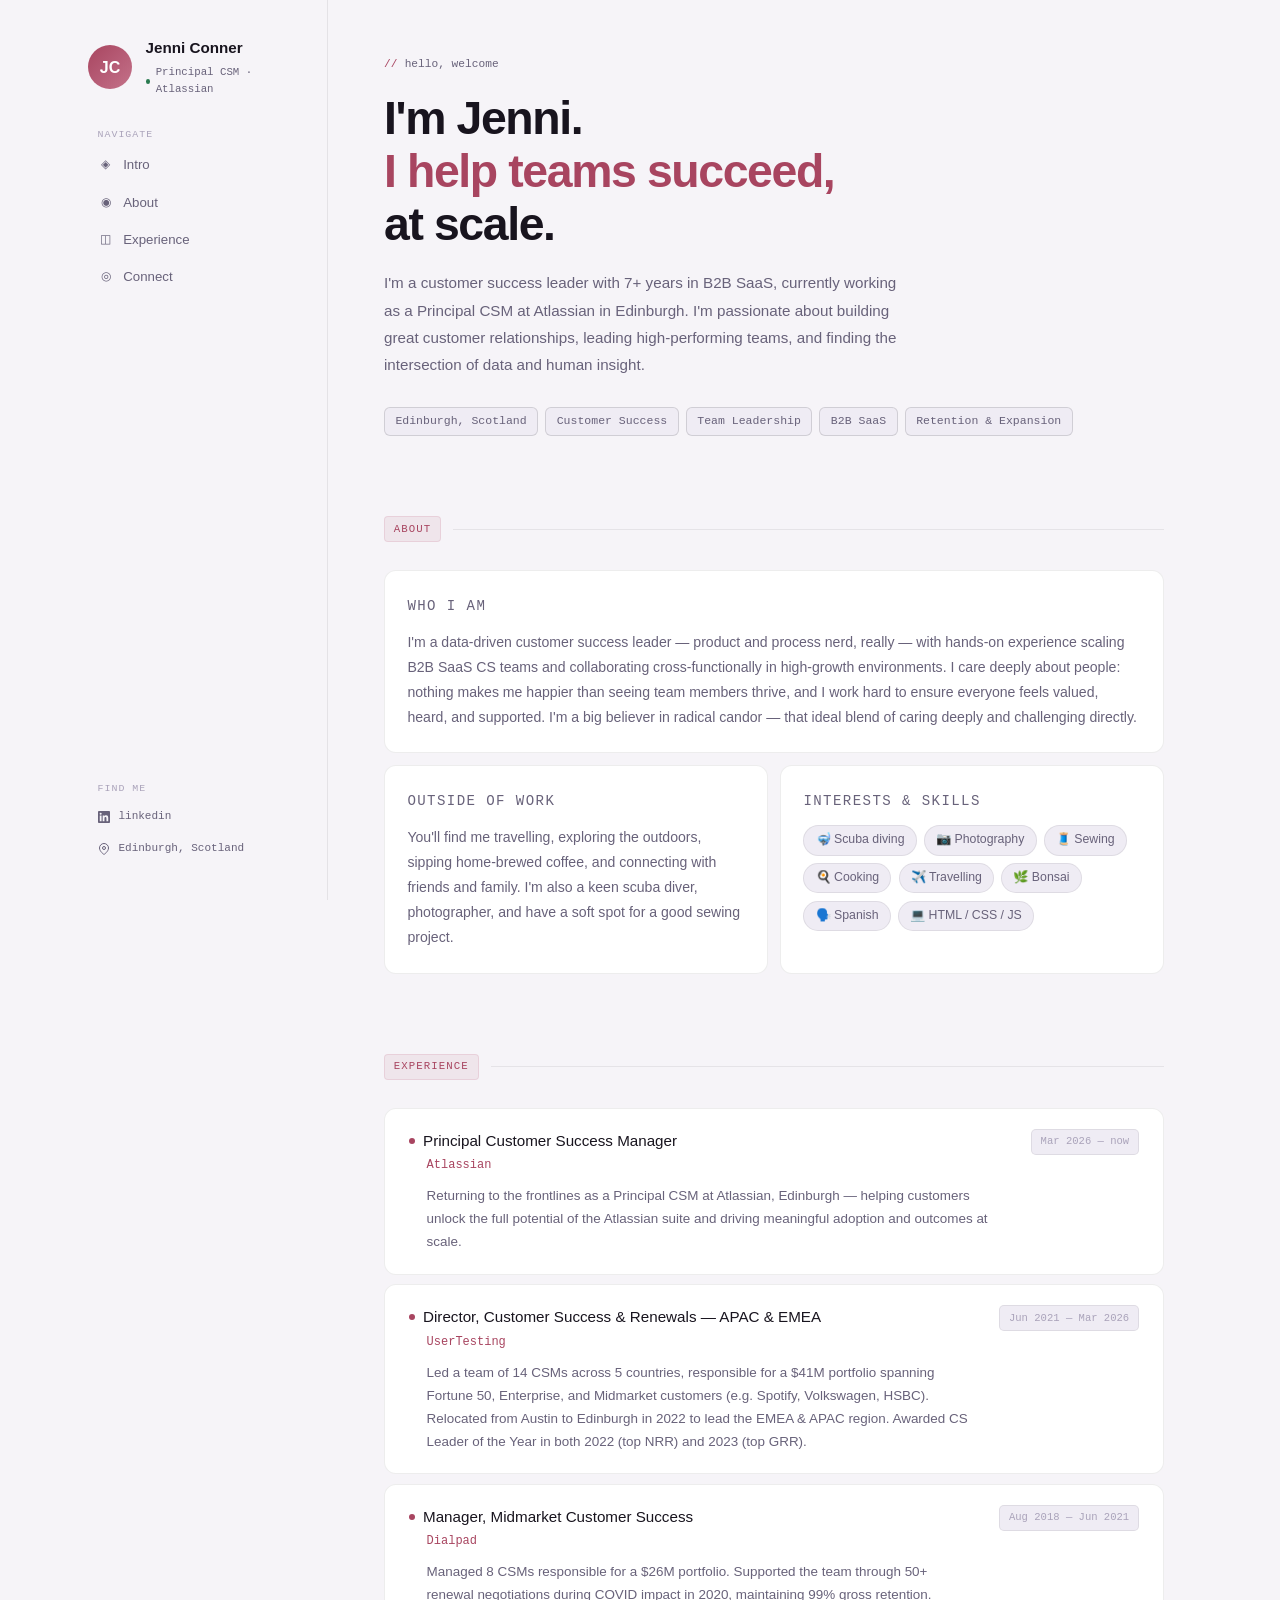
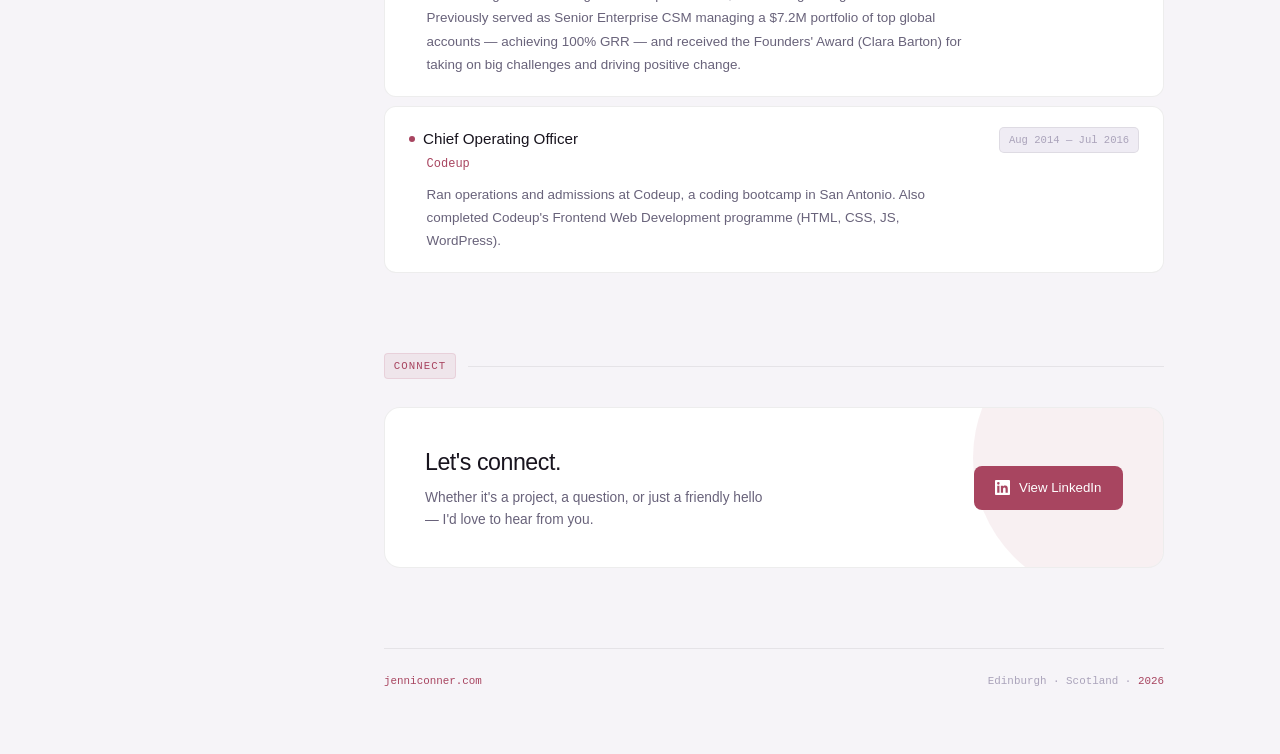
==== index.html @ a9680b1d "Initial commit" ====
<!DOCTYPE html>
<!-- saved from url=(0051)file:///Users/timothyaconner/Downloads/index_2.html -->
<html lang="en"><head><meta http-equiv="Content-Type" content="text/html; charset=UTF-8">
  
  <meta name="viewport" content="width=device-width, initial-scale=1.0">
  <title>Jenni Conner</title>
  <link rel="preconnect" href="https://fonts.googleapis.com/">
  <link rel="preconnect" href="https://fonts.gstatic.com/" crossorigin="">
  <link href="./index_files/css2" rel="stylesheet">
  <style>
    *, *::before, *::after { box-sizing: border-box; margin: 0; padding: 0; }

    :root {
      --bg:          #0D0D0F;
      --surface:     #131316;
      --surface-2:   #1A1A1E;
      --border:      rgba(255,255,255,0.07);
      --border-2:    rgba(255,255,255,0.13);
      --ink:         #F0EEF5;
      --muted:       #7A7885;
      --subtle:      #4A4855;
      --accent:      #C4728A;
      --accent-2:    #E8A0B4;
      --accent-glow: rgba(196,114,138,0.12);
      --green:       #6FCF97;
      --mono: 'Geist Mono', 'Courier New', monospace;
      --sans: 'Sora', sans-serif;
    }

    @media (prefers-color-scheme: light) {
      :root {
        --bg:          #F6F4F8;
        --surface:     #FFFFFF;
        --surface-2:   #EFECF4;
        --border:      rgba(0,0,0,0.07);
        --border-2:    rgba(0,0,0,0.13);
        --ink:         #18141E;
        --muted:       #68627A;
        --subtle:      #AAA3BA;
        --accent:      #A84560;
        --accent-2:    #C4728A;
        --accent-glow: rgba(168,69,96,0.08);
        --green:       #2A7A50;
      }
    }

    html { scroll-behavior: smooth; }
    body {
      background: var(--bg);
      color: var(--ink);
      font-family: var(--sans);
      font-weight: 300;
      line-height: 1.6;
      min-height: 100vh;
    }

    .layout {
      display: grid;
      grid-template-columns: 268px 1fr;
      min-height: 100vh;
      max-width: 1160px;
      margin: 0 auto;
    }

    /* SIDEBAR */
    aside {
      position: sticky;
      top: 0;
      height: 100vh;
      overflow-y: auto;
      padding: 2.25rem 1.75rem;
      border-right: 1px solid var(--border);
      display: flex;
      flex-direction: column;
      gap: 1.75rem;
    }

    .avatar-row { display: flex; align-items: center; gap: 0.85rem; }

    .avatar {
      width: 44px; height: 44px; border-radius: 50%;
      background: linear-gradient(135deg, var(--accent), var(--accent-2));
      display: flex; align-items: center; justify-content: center;
      font-weight: 600; font-size: 1rem; color: #fff; flex-shrink: 0;
    }

    .name { font-size: 0.95rem; font-weight: 600; color: var(--ink); }

    .status-badge {
      margin-top: 0.25rem; display: inline-flex; align-items: center; gap: 0.35rem;
      font-family: var(--mono); font-size: 0.67rem; color: var(--muted);
    }

    .status-dot {
      width: 5px; height: 5px; border-radius: 50%; background: var(--green);
      animation: blink 2.5s ease-in-out infinite;
    }

    .nav-group { display: flex; flex-direction: column; gap: 0.1rem; }

    .nav-label {
      font-family: var(--mono); font-size: 0.62rem; letter-spacing: 0.1em;
      text-transform: uppercase; color: var(--subtle); padding: 0 0.6rem; margin-bottom: 0.2rem;
    }

    .nav-group a {
      display: flex; align-items: center; gap: 0.6rem; padding: 0.45rem 0.6rem;
      border-radius: 7px; text-decoration: none; font-size: 0.83rem; color: var(--muted);
      transition: background 0.15s, color 0.15s;
    }

    .nav-group a .ico { font-size: 0.75rem; width: 1rem; text-align: center; }
    .nav-group a:hover, .nav-group a.active { background: var(--surface-2); color: var(--ink); }

    .sidebar-bottom { margin-top: auto; display: flex; flex-direction: column; gap: 0.1rem; }

    .aside-link {
      display: flex; align-items: center; gap: 0.55rem; text-decoration: none;
      font-family: var(--mono); font-size: 0.69rem; color: var(--muted);
      padding: 0.4rem 0.6rem; border-radius: 6px;
      transition: color 0.15s, background 0.15s;
    }

    .aside-link:hover { color: var(--accent-2); background: var(--surface-2); }

    /* MAIN */
    main { padding: 3rem 3.5rem 4rem; display: flex; flex-direction: column; gap: 5rem; }

    .sec-head { display: flex; align-items: center; gap: 0.75rem; margin-bottom: 1.75rem; }

    .sec-tag {
      font-family: var(--mono); font-size: 0.67rem; letter-spacing: 0.1em;
      text-transform: uppercase; color: var(--accent); background: var(--accent-glow);
      border: 1px solid rgba(196,114,138,0.18); border-radius: 4px; padding: 0.22rem 0.55rem;
    }

    .sec-line { flex: 1; height: 1px; background: var(--border); }

    h2 { font-size: 1.45rem; font-weight: 500; letter-spacing: -0.02em; }

    /* HERO */
    .hero { padding-top: 0.5rem; opacity: 0; animation: fadeUp 0.65s ease forwards 0.08s; }

    .hero-eyebrow {
      font-family: var(--mono); font-size: 0.7rem; color: var(--muted);
      margin-bottom: 1.1rem; display: flex; align-items: center; gap: 0.45rem;
    }
    .hero-eyebrow::before { content: '//'; color: var(--accent); }

    .hero h1 {
      font-size: clamp(2rem, 3.8vw, 2.9rem); font-weight: 600;
      letter-spacing: -0.03em; line-height: 1.15; margin-bottom: 1.1rem;
    }
    .hero h1 .hi   { color: var(--ink); }
    .hero h1 .verb { color: var(--accent); }

    .hero-desc {
      font-size: 0.95rem; color: var(--muted); max-width: 520px;
      line-height: 1.8; margin-bottom: 1.75rem;
    }

    .chip-row { display: flex; flex-wrap: wrap; gap: 0.45rem; }

    .chip {
      background: var(--surface-2); border: 1px solid var(--border-2);
      border-radius: 6px; padding: 0.28rem 0.65rem;
      font-family: var(--mono); font-size: 0.72rem; color: var(--muted);
      transition: border-color 0.2s, color 0.2s;
    }
    .chip:hover { border-color: var(--accent); color: var(--accent-2); }

    /* ABOUT */
    .about-grid { display: grid; grid-template-columns: 1fr 1fr; gap: 0.75rem; }

    .acard {
      background: var(--surface); border: 1px solid var(--border);
      border-radius: 12px; padding: 1.4rem; transition: border-color 0.2s;
    }
    .acard:hover { border-color: var(--border-2); }
    .acard.full  { grid-column: span 2; }

    .acard-label {
      font-family: var(--mono); font-size: 0.63rem; letter-spacing: 0.1em;
      text-transform: uppercase; color: var(--subtle); margin-bottom: 0.7rem;
    }
    .acard p { font-size: 0.88rem; color: var(--muted); line-height: 1.78; }

    .chips-wrap { display: flex; flex-wrap: wrap; gap: 0.45rem; }

    .int-chip {
      background: var(--surface-2); border: 1px solid var(--border);
      border-radius: 20px; padding: 0.28rem 0.7rem;
      font-size: 0.77rem; color: var(--muted);
    }

    /* EXPERIENCE */
    .jobs { display: flex; flex-direction: column; gap: 0.6rem; }

    .job {
      background: var(--surface);
      border: 1px solid var(--border);
      border-radius: 12px;
      padding: 1.25rem 1.5rem;
      display: flex;
      justify-content: space-between;
      align-items: flex-start;
      gap: 1.5rem;
      opacity: 0;
      transform: translateY(10px);
      transition: opacity 0.4s ease, transform 0.4s ease, border-color 0.2s;
    }
    .job.visible { opacity: 1; transform: translateY(0); }
    .job:hover   { border-color: var(--border-2); }

    .job-body { flex: 1; min-width: 0; }

    .jtitle {
      font-size: 0.95rem; font-weight: 500; color: var(--ink);
      margin-bottom: 0.2rem; display: flex; align-items: center; gap: 0.5rem;
    }
    .jtitle::before {
      content: ''; display: inline-block; width: 6px; height: 6px;
      border-radius: 50%; background: var(--accent); flex-shrink: 0;
    }

    .jcompany {
      font-family: var(--mono); font-size: 0.75rem; color: var(--accent);
      margin-bottom: 0.55rem; padding-left: 1.1rem;
    }

    .jdesc { font-size: 0.84rem; color: var(--muted); line-height: 1.72; padding-left: 1.1rem; }

    .jdate {
      font-family: var(--mono); font-size: 0.66rem; color: var(--subtle);
      background: var(--surface-2); border: 1px solid var(--border);
      border-radius: 5px; padding: 0.22rem 0.55rem; white-space: nowrap; flex-shrink: 0;
    }

    /* CONNECT */
    .connect-card {
      background: var(--surface); border: 1px solid var(--border); border-radius: 16px;
      padding: 2.25rem 2.5rem; display: flex; align-items: center;
      justify-content: space-between; gap: 2rem; position: relative; overflow: hidden;
    }
    .connect-card::after {
      content: ''; position: absolute; top: -90px; right: -90px;
      width: 280px; height: 280px; border-radius: 50%;
      background: var(--accent-glow); pointer-events: none;
    }
    .connect-card h2 { margin-bottom: 0.35rem; }
    .connect-card p  { font-size: 0.86rem; color: var(--muted); max-width: 340px; }

    .li-btn {
      display: inline-flex; align-items: center; gap: 0.55rem;
      background: var(--accent); color: #fff; padding: 0.7rem 1.35rem;
      border-radius: 8px; text-decoration: none; font-size: 0.83rem; font-weight: 500;
      white-space: nowrap; flex-shrink: 0; position: relative; z-index: 1;
      transition: opacity 0.2s, transform 0.2s;
    }
    .li-btn:hover { opacity: 0.85; transform: translateY(-1px); }

    /* FOOTER */
    footer {
      border-top: 1px solid var(--border); padding-top: 1.5rem;
      font-family: var(--mono); font-size: 0.68rem; color: var(--subtle);
      display: flex; justify-content: space-between;
    }
    footer em { color: var(--accent); font-style: normal; }

    @keyframes fadeUp {
      from { opacity: 0; transform: translateY(14px); }
      to   { opacity: 1; transform: translateY(0); }
    }
    @keyframes blink {
      0%, 100% { opacity: 1; }
      50%       { opacity: 0.35; }
    }

    /* RESPONSIVE */
    @media (max-width: 820px) {
      .layout { grid-template-columns: 1fr; }
      aside {
        position: static; height: auto; flex-direction: row; flex-wrap: wrap;
        align-items: center; justify-content: space-between;
        padding: 1rem 1.5rem; border-right: none; border-bottom: 1px solid var(--border); gap: 0.75rem;
      }
      .sidebar-bottom { display: none; }
      .nav-group { flex-direction: row; }
      .nav-label { display: none; }
      main { padding: 2rem 1.5rem 3rem; gap: 3.5rem; }
      .about-grid { grid-template-columns: 1fr; }
      .acard.full { grid-column: span 1; }
      .connect-card { flex-direction: column; align-items: flex-start; }
      .job { flex-direction: column; }
      .jdate { align-self: flex-start; }
    }
  </style>
</head>
<body>
<div class="layout">

  <aside>
    <div class="avatar-row">
      <div class="avatar">JC</div>
      <div>
        <div class="name">Jenni Conner</div>
        <div class="status-badge"><span class="status-dot"></span>Principal CSM · Atlassian</div>
      </div>
    </div>

    <div class="nav-group">
      <p class="nav-label">Navigate</p>
      <a href="file:///Users/timothyaconner/Downloads/index_2.html#intro" class="active"><span class="ico">◈</span>Intro</a>
      <a href="file:///Users/timothyaconner/Downloads/index_2.html#about"><span class="ico">◉</span>About</a>
      <a href="file:///Users/timothyaconner/Downloads/index_2.html#experience"><span class="ico">◫</span>Experience</a>
      <a href="file:///Users/timothyaconner/Downloads/index_2.html#connect"><span class="ico">◎</span>Connect</a>
    </div>

    <div class="sidebar-bottom">
      <p class="nav-label">Find me</p>
      <a href="https://linkedin.com/in/jenni-conner" target="_blank" rel="noopener" class="aside-link">
        <svg width="12" height="12" viewBox="0 0 24 24" fill="currentColor"><path d="M20.447 20.452h-3.554v-5.569c0-1.328-.027-3.037-1.852-3.037-1.853 0-2.136 1.445-2.136 2.939v5.667H9.351V9h3.414v1.561h.046c.477-.9 1.637-1.85 3.37-1.85 3.601 0 4.267 2.37 4.267 5.455v6.286zM5.337 7.433a2.062 2.062 0 01-2.063-2.065 2.064 2.064 0 112.063 2.065zm1.782 13.019H3.555V9h3.564v11.452zM22.225 0H1.771C.792 0 0 .774 0 1.729v20.542C0 23.227.792 24 1.771 24h20.451C23.2 24 24 23.227 24 22.271V1.729C24 .774 23.2 0 22.222 0h.003z"></path></svg>
        linkedin
      </a>
      <a href="file:///Users/timothyaconner/Downloads/index_2.html#" class="aside-link">
        <svg width="12" height="12" viewBox="0 0 24 24" fill="none" stroke="currentColor" stroke-width="2"><path d="M21 10c0 7-9 13-9 13s-9-6-9-13a9 9 0 0 1 18 0z"></path><circle cx="12" cy="10" r="3"></circle></svg>
        Edinburgh, Scotland
      </a>
    </div>
  </aside>

  <main>

    <!-- HERO -->
    <section id="intro" class="hero">
      <p class="hero-eyebrow">hello, welcome</p>
      <h1>
        <span class="hi">I'm Jenni.</span><br>
        <span class="verb">I help teams succeed,</span><br>
        at scale.
      </h1>
      <p class="hero-desc">
        I'm a customer success leader with 7+ years in B2B SaaS, currently working as a Principal CSM at Atlassian in Edinburgh. I'm passionate about building great customer relationships, leading high-performing teams, and finding the intersection of data and human insight.
      </p>
      <div class="chip-row">
        <span class="chip">Edinburgh, Scotland</span>
        <span class="chip">Customer Success</span>
        <span class="chip">Team Leadership</span>
        <span class="chip">B2B SaaS</span>
        <span class="chip">Retention &amp; Expansion</span>
      </div>
    </section>

    <!-- ABOUT -->
    <section id="about">
      <div class="sec-head"><span class="sec-tag">about</span><div class="sec-line"></div></div>
      <div class="about-grid">
        <div class="acard full">
          <p class="acard-label">Who I am</p>
          <p>I'm a data-driven customer success leader — product and process nerd, really — with hands-on experience scaling B2B SaaS CS teams and collaborating cross-functionally in high-growth environments. I care deeply about people: nothing makes me happier than seeing team members thrive, and I work hard to ensure everyone feels valued, heard, and supported. I'm a big believer in radical candor — that ideal blend of caring deeply and challenging directly.</p>
        </div>
        <div class="acard">
          <p class="acard-label">Outside of work</p>
          <p>You'll find me travelling, exploring the outdoors, sipping home-brewed coffee, and connecting with friends and family. I'm also a keen scuba diver, photographer, and have a soft spot for a good sewing project.</p>
        </div>
        <div class="acard">
          <p class="acard-label">Interests &amp; skills</p>
          <div class="chips-wrap">
            <span class="int-chip">🤿 Scuba diving</span>
            <span class="int-chip">📷 Photography</span>
            <span class="int-chip">🧵 Sewing</span>
            <span class="int-chip">🍳 Cooking</span>
            <span class="int-chip">✈️ Travelling</span>
            <span class="int-chip">🌿 Bonsai</span>
            <span class="int-chip">🗣️ Spanish</span>
            <span class="int-chip">💻 HTML / CSS / JS</span>
          </div>
        </div>
      </div>
    </section>

    <!-- EXPERIENCE -->
    <section id="experience">
      <div class="sec-head"><span class="sec-tag">experience</span><div class="sec-line"></div></div>
      <div class="jobs">

        <div class="job">
          <div class="job-body">
            <div class="jtitle">Principal Customer Success Manager</div>
            <div class="jcompany">Atlassian</div>
            <p class="jdesc">Returning to the frontlines as a Principal CSM at Atlassian, Edinburgh — helping customers unlock the full potential of the Atlassian suite and driving meaningful adoption and outcomes at scale.</p>
          </div>
          <div class="jdate">Mar 2026 — now</div>
        </div>

        <div class="job">
          <div class="job-body">
            <div class="jtitle">Director, Customer Success &amp; Renewals — APAC &amp; EMEA</div>
            <div class="jcompany">UserTesting</div>
            <p class="jdesc">Led a team of 14 CSMs across 5 countries, responsible for a $41M portfolio spanning Fortune 50, Enterprise, and Midmarket customers (e.g. Spotify, Volkswagen, HSBC). Relocated from Austin to Edinburgh in 2022 to lead the EMEA &amp; APAC region. Awarded CS Leader of the Year in both 2022 (top NRR) and 2023 (top GRR).</p>
          </div>
          <div class="jdate">Jun 2021 — Mar 2026</div>
        </div>

        <div class="job">
          <div class="job-body">
            <div class="jtitle">Manager, Midmarket Customer Success</div>
            <div class="jcompany">Dialpad</div>
            <p class="jdesc">Managed 8 CSMs responsible for a $26M portfolio. Supported the team through 50+ renewal negotiations during COVID impact in 2020, maintaining 99% gross retention. Previously served as Senior Enterprise CSM managing a $7.2M portfolio of top global accounts — achieving 100% GRR — and received the Founders' Award (Clara Barton) for taking on big challenges and driving positive change.</p>
          </div>
          <div class="jdate">Aug 2018 — Jun 2021</div>
        </div>

        <div class="job">
          <div class="job-body">
            <div class="jtitle">Chief Operating Officer</div>
            <div class="jcompany">Codeup</div>
            <p class="jdesc">Ran operations and admissions at Codeup, a coding bootcamp in San Antonio. Also completed Codeup's Frontend Web Development programme (HTML, CSS, JS, WordPress).</p>
          </div>
          <div class="jdate">Aug 2014 — Jul 2016</div>
        </div>

      </div>
    </section>

    <!-- CONNECT -->
    <section id="connect">
      <div class="sec-head"><span class="sec-tag">connect</span><div class="sec-line"></div></div>
      <div class="connect-card">
        <div>
          <h2>Let's connect.</h2>
          <p>Whether it's a project, a question, or just a friendly hello — I'd love to hear from you.</p>
        </div>
        <a href="https://linkedin.com/in/jenni-conner" target="_blank" rel="noopener" class="li-btn">
          <svg width="15" height="15" viewBox="0 0 24 24" fill="currentColor"><path d="M20.447 20.452h-3.554v-5.569c0-1.328-.027-3.037-1.852-3.037-1.853 0-2.136 1.445-2.136 2.939v5.667H9.351V9h3.414v1.561h.046c.477-.9 1.637-1.85 3.37-1.85 3.601 0 4.267 2.37 4.267 5.455v6.286zM5.337 7.433a2.062 2.062 0 01-2.063-2.065 2.064 2.064 0 112.063 2.065zm1.782 13.019H3.555V9h3.564v11.452zM22.225 0H1.771C.792 0 0 .774 0 1.729v20.542C0 23.227.792 24 1.771 24h20.451C23.2 24 24 23.227 24 22.271V1.729C24 .774 23.2 0 22.222 0h.003z"></path></svg>
          View LinkedIn
        </a>
      </div>
    </section>

    <footer>
      <em>jenniconner.com</em>
      <span>Edinburgh · Scotland · <em>2026</em></span>
    </footer>

  </main>
</div>

<script>
  const jobs = document.querySelectorAll('.job');
  const jobObs = new IntersectionObserver(
    entries => entries.forEach(e => { if (e.isIntersecting) e.target.classList.add('visible'); }),
    { threshold: 0.1 }
  );
  jobs.forEach(j => jobObs.observe(j));

  const sections = document.querySelectorAll('section[id]');
  const links    = document.querySelectorAll('.nav-group a');
  const navObs   = new IntersectionObserver(entries => {
    entries.forEach(e => {
      if (e.isIntersecting) {
        links.forEach(l => l.classList.remove('active'));
        const a = document.querySelector('.nav-group a[href="#' + e.target.id + '"]');
        if (a) a.classList.add('active');
      }
    });
  }, { rootMargin: '-40% 0px -55% 0px' });
  sections.forEach(s => navObs.observe(s));
</script>


</body></html>
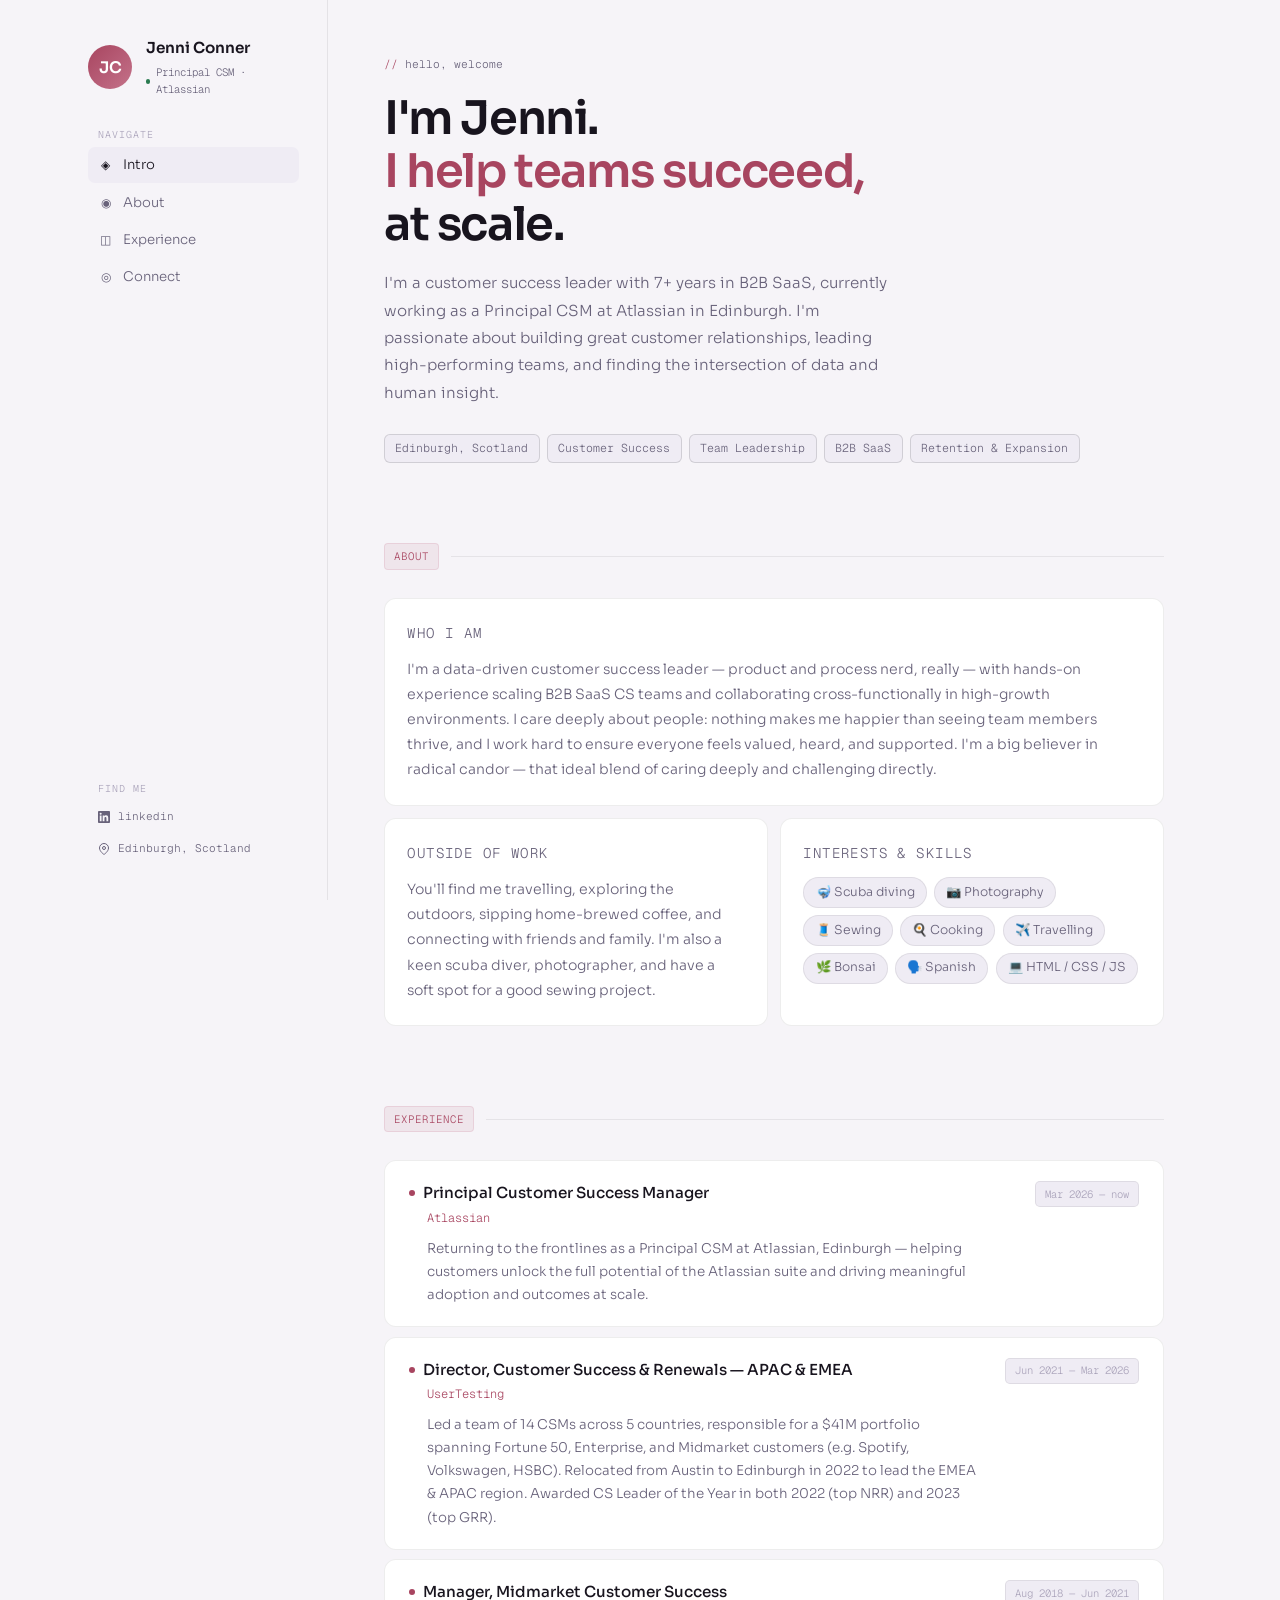
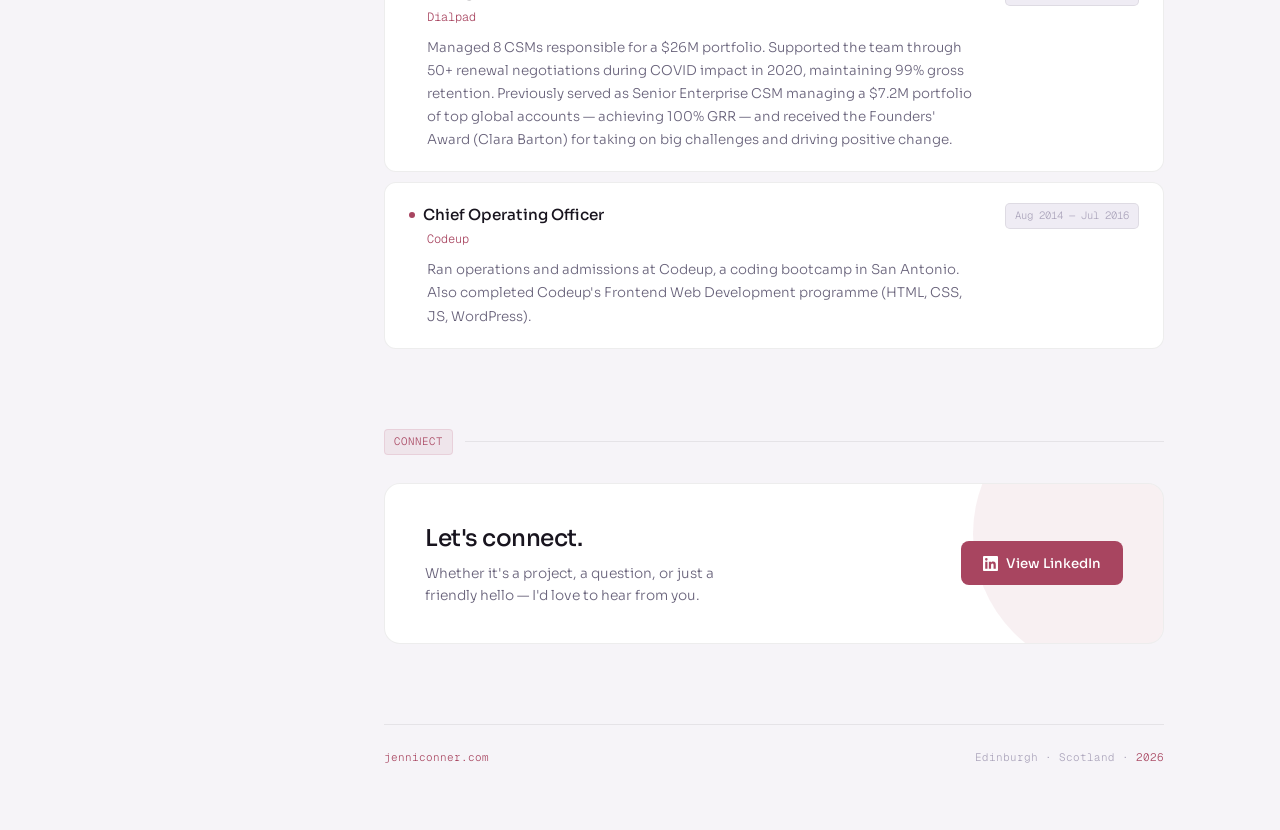
==== commit eff1e1a9: "Fix fonts and nav links" ====
--- a/index.html
+++ b/index.html
@@ -1,12 +1,12 @@
 <!DOCTYPE html>
-<!-- saved from url=(0051)file:///Users/timothyaconner/Downloads/index_2.html -->
-<html lang="en"><head><meta http-equiv="Content-Type" content="text/html; charset=UTF-8">
-  
+<html lang="en">
+<head>
+  <meta charset="UTF-8">
   <meta name="viewport" content="width=device-width, initial-scale=1.0">
   <title>Jenni Conner</title>
-  <link rel="preconnect" href="https://fonts.googleapis.com/">
-  <link rel="preconnect" href="https://fonts.gstatic.com/" crossorigin="">
-  <link href="./index_files/css2" rel="stylesheet">
+  <link rel="preconnect" href="https://fonts.googleapis.com">
+  <link rel="preconnect" href="https://fonts.gstatic.com" crossorigin>
+  <link href="https://fonts.googleapis.com/css2?family=Geist+Mono:wght@400;500&family=Sora:wght@300;400;500;600&display=swap" rel="stylesheet">
   <style>
     *, *::before, *::after { box-sizing: border-box; margin: 0; padding: 0; }
 
@@ -62,7 +62,6 @@
       margin: 0 auto;
     }
 
-    /* SIDEBAR */
     aside {
       position: sticky;
       top: 0;
@@ -123,7 +122,6 @@
 
     .aside-link:hover { color: var(--accent-2); background: var(--surface-2); }
 
-    /* MAIN */
     main { padding: 3rem 3.5rem 4rem; display: flex; flex-direction: column; gap: 5rem; }
 
     .sec-head { display: flex; align-items: center; gap: 0.75rem; margin-bottom: 1.75rem; }
@@ -138,7 +136,6 @@
 
     h2 { font-size: 1.45rem; font-weight: 500; letter-spacing: -0.02em; }
 
-    /* HERO */
     .hero { padding-top: 0.5rem; opacity: 0; animation: fadeUp 0.65s ease forwards 0.08s; }
 
     .hero-eyebrow {
@@ -169,7 +166,6 @@
     }
     .chip:hover { border-color: var(--accent); color: var(--accent-2); }
 
-    /* ABOUT */
     .about-grid { display: grid; grid-template-columns: 1fr 1fr; gap: 0.75rem; }
 
     .acard {
@@ -193,7 +189,6 @@
       font-size: 0.77rem; color: var(--muted);
     }
 
-    /* EXPERIENCE */
     .jobs { display: flex; flex-direction: column; gap: 0.6rem; }
 
     .job {
@@ -236,7 +231,6 @@
       border-radius: 5px; padding: 0.22rem 0.55rem; white-space: nowrap; flex-shrink: 0;
     }
 
-    /* CONNECT */
     .connect-card {
       background: var(--surface); border: 1px solid var(--border); border-radius: 16px;
       padding: 2.25rem 2.5rem; display: flex; align-items: center;
@@ -259,7 +253,6 @@
     }
     .li-btn:hover { opacity: 0.85; transform: translateY(-1px); }
 
-    /* FOOTER */
     footer {
       border-top: 1px solid var(--border); padding-top: 1.5rem;
       font-family: var(--mono); font-size: 0.68rem; color: var(--subtle);
@@ -276,7 +269,6 @@
       50%       { opacity: 0.35; }
     }
 
-    /* RESPONSIVE */
     @media (max-width: 820px) {
       .layout { grid-template-columns: 1fr; }
       aside {
@@ -310,20 +302,20 @@
 
     <div class="nav-group">
       <p class="nav-label">Navigate</p>
-      <a href="file:///Users/timothyaconner/Downloads/index_2.html#intro" class="active"><span class="ico">◈</span>Intro</a>
-      <a href="file:///Users/timothyaconner/Downloads/index_2.html#about"><span class="ico">◉</span>About</a>
-      <a href="file:///Users/timothyaconner/Downloads/index_2.html#experience"><span class="ico">◫</span>Experience</a>
-      <a href="file:///Users/timothyaconner/Downloads/index_2.html#connect"><span class="ico">◎</span>Connect</a>
+      <a href="#intro" class="active"><span class="ico">◈</span>Intro</a>
+      <a href="#about"><span class="ico">◉</span>About</a>
+      <a href="#experience"><span class="ico">◫</span>Experience</a>
+      <a href="#connect"><span class="ico">◎</span>Connect</a>
     </div>
 
     <div class="sidebar-bottom">
       <p class="nav-label">Find me</p>
       <a href="https://linkedin.com/in/jenni-conner" target="_blank" rel="noopener" class="aside-link">
-        <svg width="12" height="12" viewBox="0 0 24 24" fill="currentColor"><path d="M20.447 20.452h-3.554v-5.569c0-1.328-.027-3.037-1.852-3.037-1.853 0-2.136 1.445-2.136 2.939v5.667H9.351V9h3.414v1.561h.046c.477-.9 1.637-1.85 3.37-1.85 3.601 0 4.267 2.37 4.267 5.455v6.286zM5.337 7.433a2.062 2.062 0 01-2.063-2.065 2.064 2.064 0 112.063 2.065zm1.782 13.019H3.555V9h3.564v11.452zM22.225 0H1.771C.792 0 0 .774 0 1.729v20.542C0 23.227.792 24 1.771 24h20.451C23.2 24 24 23.227 24 22.271V1.729C24 .774 23.2 0 22.222 0h.003z"></path></svg>
+        <svg width="12" height="12" viewBox="0 0 24 24" fill="currentColor"><path d="M20.447 20.452h-3.554v-5.569c0-1.328-.027-3.037-1.852-3.037-1.853 0-2.136 1.445-2.136 2.939v5.667H9.351V9h3.414v1.561h.046c.477-.9 1.637-1.85 3.37-1.85 3.601 0 4.267 2.37 4.267 5.455v6.286zM5.337 7.433a2.062 2.062 0 01-2.063-2.065 2.064 2.064 0 112.063 2.065zm1.782 13.019H3.555V9h3.564v11.452zM22.225 0H1.771C.792 0 0 .774 0 1.729v20.542C0 23.227.792 24 1.771 24h20.451C23.2 24 24 23.227 24 22.271V1.729C24 .774 23.2 0 22.222 0h.003z"/></svg>
         linkedin
       </a>
-      <a href="file:///Users/timothyaconner/Downloads/index_2.html#" class="aside-link">
-        <svg width="12" height="12" viewBox="0 0 24 24" fill="none" stroke="currentColor" stroke-width="2"><path d="M21 10c0 7-9 13-9 13s-9-6-9-13a9 9 0 0 1 18 0z"></path><circle cx="12" cy="10" r="3"></circle></svg>
+      <a href="#" class="aside-link">
+        <svg width="12" height="12" viewBox="0 0 24 24" fill="none" stroke="currentColor" stroke-width="2"><path d="M21 10c0 7-9 13-9 13s-9-6-9-13a9 9 0 0 1 18 0z"/><circle cx="12" cy="10" r="3"/></svg>
         Edinburgh, Scotland
       </a>
     </div>
@@ -331,7 +323,6 @@
 
   <main>
 
-    <!-- HERO -->
     <section id="intro" class="hero">
       <p class="hero-eyebrow">hello, welcome</p>
       <h1>
@@ -351,7 +342,6 @@
       </div>
     </section>
 
-    <!-- ABOUT -->
     <section id="about">
       <div class="sec-head"><span class="sec-tag">about</span><div class="sec-line"></div></div>
       <div class="about-grid">
@@ -379,7 +369,6 @@
       </div>
     </section>
 
-    <!-- EXPERIENCE -->
     <section id="experience">
       <div class="sec-head"><span class="sec-tag">experience</span><div class="sec-line"></div></div>
       <div class="jobs">
@@ -423,7 +412,6 @@
       </div>
     </section>
 
-    <!-- CONNECT -->
     <section id="connect">
       <div class="sec-head"><span class="sec-tag">connect</span><div class="sec-line"></div></div>
       <div class="connect-card">
@@ -432,7 +420,7 @@
           <p>Whether it's a project, a question, or just a friendly hello — I'd love to hear from you.</p>
         </div>
         <a href="https://linkedin.com/in/jenni-conner" target="_blank" rel="noopener" class="li-btn">
-          <svg width="15" height="15" viewBox="0 0 24 24" fill="currentColor"><path d="M20.447 20.452h-3.554v-5.569c0-1.328-.027-3.037-1.852-3.037-1.853 0-2.136 1.445-2.136 2.939v5.667H9.351V9h3.414v1.561h.046c.477-.9 1.637-1.85 3.37-1.85 3.601 0 4.267 2.37 4.267 5.455v6.286zM5.337 7.433a2.062 2.062 0 01-2.063-2.065 2.064 2.064 0 112.063 2.065zm1.782 13.019H3.555V9h3.564v11.452zM22.225 0H1.771C.792 0 0 .774 0 1.729v20.542C0 23.227.792 24 1.771 24h20.451C23.2 24 24 23.227 24 22.271V1.729C24 .774 23.2 0 22.222 0h.003z"></path></svg>
+          <svg width="15" height="15" viewBox="0 0 24 24" fill="currentColor"><path d="M20.447 20.452h-3.554v-5.569c0-1.328-.027-3.037-1.852-3.037-1.853 0-2.136 1.445-2.136 2.939v5.667H9.351V9h3.414v1.561h.046c.477-.9 1.637-1.85 3.37-1.85 3.601 0 4.267 2.37 4.267 5.455v6.286zM5.337 7.433a2.062 2.062 0 01-2.063-2.065 2.064 2.064 0 112.063 2.065zm1.782 13.019H3.555V9h3.564v11.452zM22.225 0H1.771C.792 0 0 .774 0 1.729v20.542C0 23.227.792 24 1.771 24h20.451C23.2 24 24 23.227 24 22.271V1.729C24 .774 23.2 0 22.222 0h.003z"/></svg>
           View LinkedIn
         </a>
       </div>
@@ -467,6 +455,5 @@
   }, { rootMargin: '-40% 0px -55% 0px' });
   sections.forEach(s => navObs.observe(s));
 </script>
-
-
-</body></html>+</body>
+</html>
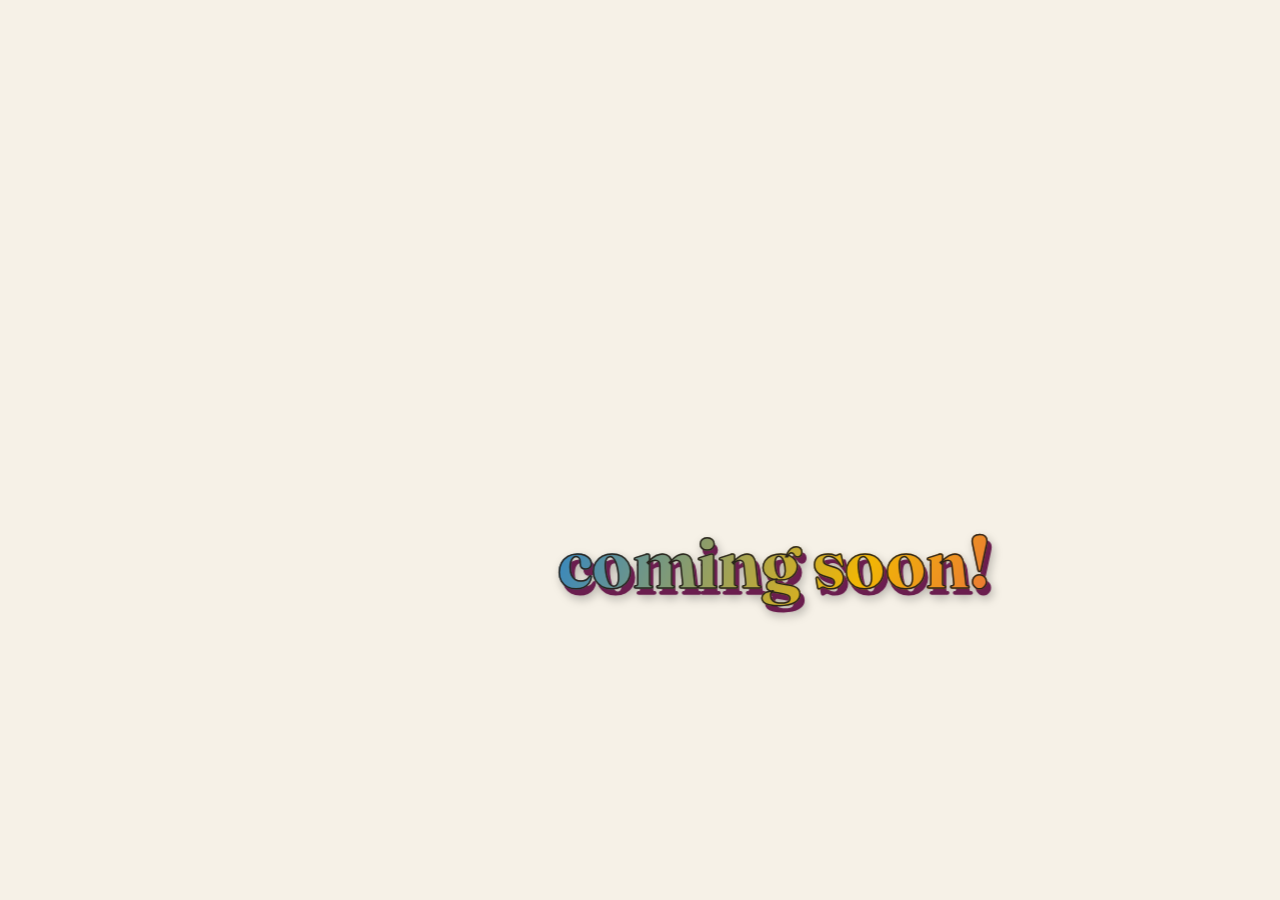
==== commit 9b605307: "overwriting old index.html with placeholder" ====
--- a/index.html
+++ b/index.html
@@ -1,459 +1,196 @@
 <!DOCTYPE html>
 <html lang="en">
 <head>
-  <meta charset="UTF-8">
-  <meta name="viewport" content="width=device-width, initial-scale=1.0">
-  <title>Jenni Conner</title>
-  <link rel="preconnect" href="https://fonts.googleapis.com">
-  <link rel="preconnect" href="https://fonts.gstatic.com" crossorigin>
-  <link href="https://fonts.googleapis.com/css2?family=Geist+Mono:wght@400;500&family=Sora:wght@300;400;500;600&display=swap" rel="stylesheet">
-  <style>
-    *, *::before, *::after { box-sizing: border-box; margin: 0; padding: 0; }
+<meta charset="UTF-8">
+<meta name="viewport" content="width=device-width, initial-scale=1.0">
+<meta name="color-scheme" content="light dark">
+<link rel="icon" href="data:image/svg+xml,<svg xmlns='http://www.w3.org/2000/svg' viewBox='0 0 100 100'><text y='.9em' font-size='90'>⏰</text></svg>">
+<title>Jenni Conner</title>
+<style>
+  @import url('https://fonts.googleapis.com/css2?family=Fraunces:ital,opsz,wght@0,9..144,300..700&display=swap');
 
+  :root {
+    --bg: #f6f1e7;
+    --stroke: #26201a;
+    --c1: #e0217a; /* fuchsia */
+    --c2: #f2b705; /* golden yellow */
+    --c3: #2f86c9; /* cerulean */
+    --depth: #6b1e4f;
+  }
+
+  @media (prefers-color-scheme: dark) {
     :root {
-      --bg:          #0D0D0F;
-      --surface:     #131316;
-      --surface-2:   #1A1A1E;
-      --border:      rgba(255,255,255,0.07);
-      --border-2:    rgba(255,255,255,0.13);
-      --ink:         #F0EEF5;
-      --muted:       #7A7885;
-      --subtle:      #4A4855;
-      --accent:      #C4728A;
-      --accent-2:    #E8A0B4;
-      --accent-glow: rgba(196,114,138,0.12);
-      --green:       #6FCF97;
-      --mono: 'Geist Mono', 'Courier New', monospace;
-      --sans: 'Sora', sans-serif;
+      --bg: #1c1812;
+      --stroke: #f1e9da;
+      --c1: #f04d97;
+      --c2: #ffce3a;
+      --c3: #4ea3e0;
+      --depth: #8a3468;
     }
+  }
 
-    @media (prefers-color-scheme: light) {
-      :root {
-        --bg:          #F6F4F8;
-        --surface:     #FFFFFF;
-        --surface-2:   #EFECF4;
-        --border:      rgba(0,0,0,0.07);
-        --border-2:    rgba(0,0,0,0.13);
-        --ink:         #18141E;
-        --muted:       #68627A;
-        --subtle:      #AAA3BA;
-        --accent:      #A84560;
-        --accent-2:    #C4728A;
-        --accent-glow: rgba(168,69,96,0.08);
-        --green:       #2A7A50;
-      }
+  * { box-sizing: border-box; }
+
+  html, body {
+    height: 100%;
+    margin: 0;
+  }
+
+  body {
+    background: var(--bg);
+    overflow: hidden;
+    cursor: default;
+  }
+
+  #dvd {
+    position: fixed;
+    top: 0;
+    left: 0;
+    margin: 0;
+    padding: 0;
+    white-space: nowrap;
+    font-family: 'Fraunces', serif;
+    font-optical-sizing: auto;
+    font-weight: 700;
+    font-size: clamp(2rem, 7vw, 4.5rem);
+    letter-spacing: -0.01em;
+    will-change: transform;
+    filter: drop-shadow(2px 4px 5px rgba(0, 0, 0, 0.25));
+  }
+
+  /* Solid offset back copy — a single clean duplicate behind the text,
+     the way classic WordArt built its 3D look. */
+  #dvd::before {
+    content: attr(data-text);
+    position: absolute;
+    top: 0.09em;
+    left: 0.05em;
+    z-index: 0;
+    color: var(--depth);
+    -webkit-text-stroke: 1.5px var(--depth);
+  }
+
+  #dvd .front {
+    position: relative;
+    z-index: 1;
+    background-image: linear-gradient(115deg, var(--grad-a, var(--c1)) 0%, var(--grad-b, var(--c2)) 50%, var(--grad-c, var(--c3)) 100%);
+    background-size: 140% 140%;
+    -webkit-background-clip: text;
+    background-clip: text;
+    color: transparent;
+    -webkit-text-stroke: 1.5px var(--stroke);
+    paint-order: stroke fill;
+  }
+
+  @media (prefers-reduced-motion: reduce) {
+    #dvd {
+      position: relative;
+      display: block;
+      text-align: center;
+      margin-top: 42vh;
     }
-
-    html { scroll-behavior: smooth; }
-    body {
-      background: var(--bg);
-      color: var(--ink);
-      font-family: var(--sans);
-      font-weight: 300;
-      line-height: 1.6;
-      min-height: 100vh;
-    }
-
-    .layout {
-      display: grid;
-      grid-template-columns: 268px 1fr;
-      min-height: 100vh;
-      max-width: 1160px;
-      margin: 0 auto;
-    }
-
-    aside {
-      position: sticky;
-      top: 0;
-      height: 100vh;
-      overflow-y: auto;
-      padding: 2.25rem 1.75rem;
-      border-right: 1px solid var(--border);
-      display: flex;
-      flex-direction: column;
-      gap: 1.75rem;
-    }
-
-    .avatar-row { display: flex; align-items: center; gap: 0.85rem; }
-
-    .avatar {
-      width: 44px; height: 44px; border-radius: 50%;
-      background: linear-gradient(135deg, var(--accent), var(--accent-2));
-      display: flex; align-items: center; justify-content: center;
-      font-weight: 600; font-size: 1rem; color: #fff; flex-shrink: 0;
-    }
-
-    .name { font-size: 0.95rem; font-weight: 600; color: var(--ink); }
-
-    .status-badge {
-      margin-top: 0.25rem; display: inline-flex; align-items: center; gap: 0.35rem;
-      font-family: var(--mono); font-size: 0.67rem; color: var(--muted);
-    }
-
-    .status-dot {
-      width: 5px; height: 5px; border-radius: 50%; background: var(--green);
-      animation: blink 2.5s ease-in-out infinite;
-    }
-
-    .nav-group { display: flex; flex-direction: column; gap: 0.1rem; }
-
-    .nav-label {
-      font-family: var(--mono); font-size: 0.62rem; letter-spacing: 0.1em;
-      text-transform: uppercase; color: var(--subtle); padding: 0 0.6rem; margin-bottom: 0.2rem;
-    }
-
-    .nav-group a {
-      display: flex; align-items: center; gap: 0.6rem; padding: 0.45rem 0.6rem;
-      border-radius: 7px; text-decoration: none; font-size: 0.83rem; color: var(--muted);
-      transition: background 0.15s, color 0.15s;
-    }
-
-    .nav-group a .ico { font-size: 0.75rem; width: 1rem; text-align: center; }
-    .nav-group a:hover, .nav-group a.active { background: var(--surface-2); color: var(--ink); }
-
-    .sidebar-bottom { margin-top: auto; display: flex; flex-direction: column; gap: 0.1rem; }
-
-    .aside-link {
-      display: flex; align-items: center; gap: 0.55rem; text-decoration: none;
-      font-family: var(--mono); font-size: 0.69rem; color: var(--muted);
-      padding: 0.4rem 0.6rem; border-radius: 6px;
-      transition: color 0.15s, background 0.15s;
-    }
-
-    .aside-link:hover { color: var(--accent-2); background: var(--surface-2); }
-
-    main { padding: 3rem 3.5rem 4rem; display: flex; flex-direction: column; gap: 5rem; }
-
-    .sec-head { display: flex; align-items: center; gap: 0.75rem; margin-bottom: 1.75rem; }
-
-    .sec-tag {
-      font-family: var(--mono); font-size: 0.67rem; letter-spacing: 0.1em;
-      text-transform: uppercase; color: var(--accent); background: var(--accent-glow);
-      border: 1px solid rgba(196,114,138,0.18); border-radius: 4px; padding: 0.22rem 0.55rem;
-    }
-
-    .sec-line { flex: 1; height: 1px; background: var(--border); }
-
-    h2 { font-size: 1.45rem; font-weight: 500; letter-spacing: -0.02em; }
-
-    .hero { padding-top: 0.5rem; opacity: 0; animation: fadeUp 0.65s ease forwards 0.08s; }
-
-    .hero-eyebrow {
-      font-family: var(--mono); font-size: 0.7rem; color: var(--muted);
-      margin-bottom: 1.1rem; display: flex; align-items: center; gap: 0.45rem;
-    }
-    .hero-eyebrow::before { content: '//'; color: var(--accent); }
-
-    .hero h1 {
-      font-size: clamp(2rem, 3.8vw, 2.9rem); font-weight: 600;
-      letter-spacing: -0.03em; line-height: 1.15; margin-bottom: 1.1rem;
-    }
-    .hero h1 .hi   { color: var(--ink); }
-    .hero h1 .verb { color: var(--accent); }
-
-    .hero-desc {
-      font-size: 0.95rem; color: var(--muted); max-width: 520px;
-      line-height: 1.8; margin-bottom: 1.75rem;
-    }
-
-    .chip-row { display: flex; flex-wrap: wrap; gap: 0.45rem; }
-
-    .chip {
-      background: var(--surface-2); border: 1px solid var(--border-2);
-      border-radius: 6px; padding: 0.28rem 0.65rem;
-      font-family: var(--mono); font-size: 0.72rem; color: var(--muted);
-      transition: border-color 0.2s, color 0.2s;
-    }
-    .chip:hover { border-color: var(--accent); color: var(--accent-2); }
-
-    .about-grid { display: grid; grid-template-columns: 1fr 1fr; gap: 0.75rem; }
-
-    .acard {
-      background: var(--surface); border: 1px solid var(--border);
-      border-radius: 12px; padding: 1.4rem; transition: border-color 0.2s;
-    }
-    .acard:hover { border-color: var(--border-2); }
-    .acard.full  { grid-column: span 2; }
-
-    .acard-label {
-      font-family: var(--mono); font-size: 0.63rem; letter-spacing: 0.1em;
-      text-transform: uppercase; color: var(--subtle); margin-bottom: 0.7rem;
-    }
-    .acard p { font-size: 0.88rem; color: var(--muted); line-height: 1.78; }
-
-    .chips-wrap { display: flex; flex-wrap: wrap; gap: 0.45rem; }
-
-    .int-chip {
-      background: var(--surface-2); border: 1px solid var(--border);
-      border-radius: 20px; padding: 0.28rem 0.7rem;
-      font-size: 0.77rem; color: var(--muted);
-    }
-
-    .jobs { display: flex; flex-direction: column; gap: 0.6rem; }
-
-    .job {
-      background: var(--surface);
-      border: 1px solid var(--border);
-      border-radius: 12px;
-      padding: 1.25rem 1.5rem;
-      display: flex;
-      justify-content: space-between;
-      align-items: flex-start;
-      gap: 1.5rem;
-      opacity: 0;
-      transform: translateY(10px);
-      transition: opacity 0.4s ease, transform 0.4s ease, border-color 0.2s;
-    }
-    .job.visible { opacity: 1; transform: translateY(0); }
-    .job:hover   { border-color: var(--border-2); }
-
-    .job-body { flex: 1; min-width: 0; }
-
-    .jtitle {
-      font-size: 0.95rem; font-weight: 500; color: var(--ink);
-      margin-bottom: 0.2rem; display: flex; align-items: center; gap: 0.5rem;
-    }
-    .jtitle::before {
-      content: ''; display: inline-block; width: 6px; height: 6px;
-      border-radius: 50%; background: var(--accent); flex-shrink: 0;
-    }
-
-    .jcompany {
-      font-family: var(--mono); font-size: 0.75rem; color: var(--accent);
-      margin-bottom: 0.55rem; padding-left: 1.1rem;
-    }
-
-    .jdesc { font-size: 0.84rem; color: var(--muted); line-height: 1.72; padding-left: 1.1rem; }
-
-    .jdate {
-      font-family: var(--mono); font-size: 0.66rem; color: var(--subtle);
-      background: var(--surface-2); border: 1px solid var(--border);
-      border-radius: 5px; padding: 0.22rem 0.55rem; white-space: nowrap; flex-shrink: 0;
-    }
-
-    .connect-card {
-      background: var(--surface); border: 1px solid var(--border); border-radius: 16px;
-      padding: 2.25rem 2.5rem; display: flex; align-items: center;
-      justify-content: space-between; gap: 2rem; position: relative; overflow: hidden;
-    }
-    .connect-card::after {
-      content: ''; position: absolute; top: -90px; right: -90px;
-      width: 280px; height: 280px; border-radius: 50%;
-      background: var(--accent-glow); pointer-events: none;
-    }
-    .connect-card h2 { margin-bottom: 0.35rem; }
-    .connect-card p  { font-size: 0.86rem; color: var(--muted); max-width: 340px; }
-
-    .li-btn {
-      display: inline-flex; align-items: center; gap: 0.55rem;
-      background: var(--accent); color: #fff; padding: 0.7rem 1.35rem;
-      border-radius: 8px; text-decoration: none; font-size: 0.83rem; font-weight: 500;
-      white-space: nowrap; flex-shrink: 0; position: relative; z-index: 1;
-      transition: opacity 0.2s, transform 0.2s;
-    }
-    .li-btn:hover { opacity: 0.85; transform: translateY(-1px); }
-
-    footer {
-      border-top: 1px solid var(--border); padding-top: 1.5rem;
-      font-family: var(--mono); font-size: 0.68rem; color: var(--subtle);
-      display: flex; justify-content: space-between;
-    }
-    footer em { color: var(--accent); font-style: normal; }
-
-    @keyframes fadeUp {
-      from { opacity: 0; transform: translateY(14px); }
-      to   { opacity: 1; transform: translateY(0); }
-    }
-    @keyframes blink {
-      0%, 100% { opacity: 1; }
-      50%       { opacity: 0.35; }
-    }
-
-    @media (max-width: 820px) {
-      .layout { grid-template-columns: 1fr; }
-      aside {
-        position: static; height: auto; flex-direction: row; flex-wrap: wrap;
-        align-items: center; justify-content: space-between;
-        padding: 1rem 1.5rem; border-right: none; border-bottom: 1px solid var(--border); gap: 0.75rem;
-      }
-      .sidebar-bottom { display: none; }
-      .nav-group { flex-direction: row; }
-      .nav-label { display: none; }
-      main { padding: 2rem 1.5rem 3rem; gap: 3.5rem; }
-      .about-grid { grid-template-columns: 1fr; }
-      .acard.full { grid-column: span 1; }
-      .connect-card { flex-direction: column; align-items: flex-start; }
-      .job { flex-direction: column; }
-      .jdate { align-self: flex-start; }
-    }
-  </style>
+  }
+</style>
 </head>
 <body>
-<div class="layout">
+  <h1 id="dvd" data-text="coming soon!"><span class="front">coming soon!</span></h1>
+  <script>
+    const el = document.getElementById('dvd');
+    const reduceMotion = window.matchMedia('(prefers-reduced-motion: reduce)').matches;
 
-  <aside>
-    <div class="avatar-row">
-      <div class="avatar">JC</div>
-      <div>
-        <div class="name">Jenni Conner</div>
-        <div class="status-badge"><span class="status-dot"></span>Principal CSM · Atlassian</div>
-      </div>
-    </div>
+    // Palette permutations to cycle through on each wall hit, so the
+    // gradient reshuffles like the DVD logo changing color.
+    const palettes = [
+      ['var(--c1)', 'var(--c2)', 'var(--c3)'],
+      ['var(--c2)', 'var(--c3)', 'var(--c1)'],
+      ['var(--c3)', 'var(--c1)', 'var(--c2)'],
+      ['var(--c1)', 'var(--c3)', 'var(--c2)'],
+      ['var(--c2)', 'var(--c1)', 'var(--c3)'],
+      ['var(--c3)', 'var(--c2)', 'var(--c1)'],
+    ];
 
-    <div class="nav-group">
-      <p class="nav-label">Navigate</p>
-      <a href="#intro" class="active"><span class="ico">◈</span>Intro</a>
-      <a href="#about"><span class="ico">◉</span>About</a>
-      <a href="#experience"><span class="ico">◫</span>Experience</a>
-      <a href="#connect"><span class="ico">◎</span>Connect</a>
-    </div>
+    function cyclePalette() {
+      const p = palettes[Math.floor(Math.random() * palettes.length)];
+      el.style.setProperty('--grad-a', p[0]);
+      el.style.setProperty('--grad-b', p[1]);
+      el.style.setProperty('--grad-c', p[2]);
+    }
+    cyclePalette();
 
-    <div class="sidebar-bottom">
-      <p class="nav-label">Find me</p>
-      <a href="https://linkedin.com/in/jenni-conner" target="_blank" rel="noopener" class="aside-link">
-        <svg width="12" height="12" viewBox="0 0 24 24" fill="currentColor"><path d="M20.447 20.452h-3.554v-5.569c0-1.328-.027-3.037-1.852-3.037-1.853 0-2.136 1.445-2.136 2.939v5.667H9.351V9h3.414v1.561h.046c.477-.9 1.637-1.85 3.37-1.85 3.601 0 4.267 2.37 4.267 5.455v6.286zM5.337 7.433a2.062 2.062 0 01-2.063-2.065 2.064 2.064 0 112.063 2.065zm1.782 13.019H3.555V9h3.564v11.452zM22.225 0H1.771C.792 0 0 .774 0 1.729v20.542C0 23.227.792 24 1.771 24h20.451C23.2 24 24 23.227 24 22.271V1.729C24 .774 23.2 0 22.222 0h.003z"/></svg>
-        linkedin
-      </a>
-      <a href="#" class="aside-link">
-        <svg width="12" height="12" viewBox="0 0 24 24" fill="none" stroke="currentColor" stroke-width="2"><path d="M21 10c0 7-9 13-9 13s-9-6-9-13a9 9 0 0 1 18 0z"/><circle cx="12" cy="10" r="3"/></svg>
-        Edinburgh, Scotland
-      </a>
-    </div>
-  </aside>
+    if (!reduceMotion) {
+      let x = Math.random() * (window.innerWidth * 0.5);
+      let y = Math.random() * (window.innerHeight * 0.5);
+      const speed = 2.4;
+      let angle = Math.random() * Math.PI * 2;
+      let vx = Math.cos(angle) * speed;
+      let vy = Math.sin(angle) * speed;
 
-  <main>
+      function bounds() {
+        const rect = el.getBoundingClientRect();
+        return {
+          w: rect.width,
+          h: rect.height,
+          maxX: window.innerWidth - rect.width,
+          maxY: window.innerHeight - rect.height,
+        };
+      }
 
-    <section id="intro" class="hero">
-      <p class="hero-eyebrow">hello, welcome</p>
-      <h1>
-        <span class="hi">I'm Jenni.</span><br>
-        <span class="verb">I help teams succeed,</span><br>
-        at scale.
-      </h1>
-      <p class="hero-desc">
-        I'm a customer success leader with 7+ years in B2B SaaS, currently working as a Principal CSM at Atlassian in Edinburgh. I'm passionate about building great customer relationships, leading high-performing teams, and finding the intersection of data and human insight.
-      </p>
-      <div class="chip-row">
-        <span class="chip">Edinburgh, Scotland</span>
-        <span class="chip">Customer Success</span>
-        <span class="chip">Team Leadership</span>
-        <span class="chip">B2B SaaS</span>
-        <span class="chip">Retention &amp; Expansion</span>
-      </div>
-    </section>
+      let b = bounds();
+      window.addEventListener('resize', () => {
+        b = bounds();
+        x = Math.min(x, Math.max(0, b.maxX));
+        y = Math.min(y, Math.max(0, b.maxY));
+      });
 
-    <section id="about">
-      <div class="sec-head"><span class="sec-tag">about</span><div class="sec-line"></div></div>
-      <div class="about-grid">
-        <div class="acard full">
-          <p class="acard-label">Who I am</p>
-          <p>I'm a data-driven customer success leader — product and process nerd, really — with hands-on experience scaling B2B SaaS CS teams and collaborating cross-functionally in high-growth environments. I care deeply about people: nothing makes me happier than seeing team members thrive, and I work hard to ensure everyone feels valued, heard, and supported. I'm a big believer in radical candor — that ideal blend of caring deeply and challenging directly.</p>
-        </div>
-        <div class="acard">
-          <p class="acard-label">Outside of work</p>
-          <p>You'll find me travelling, exploring the outdoors, sipping home-brewed coffee, and connecting with friends and family. I'm also a keen scuba diver, photographer, and have a soft spot for a good sewing project.</p>
-        </div>
-        <div class="acard">
-          <p class="acard-label">Interests &amp; skills</p>
-          <div class="chips-wrap">
-            <span class="int-chip">🤿 Scuba diving</span>
-            <span class="int-chip">📷 Photography</span>
-            <span class="int-chip">🧵 Sewing</span>
-            <span class="int-chip">🍳 Cooking</span>
-            <span class="int-chip">✈️ Travelling</span>
-            <span class="int-chip">🌿 Bonsai</span>
-            <span class="int-chip">🗣️ Spanish</span>
-            <span class="int-chip">💻 HTML / CSS / JS</span>
-          </div>
-        </div>
-      </div>
-    </section>
+      // Small random jitter added to the bounce angle, so it drifts unpredictably
+      // like a real DVD logo instead of tracing the exact same path forever.
+      function jitter(v) {
+        return v + (Math.random() - 0.5) * 0.6;
+      }
 
-    <section id="experience">
-      <div class="sec-head"><span class="sec-tag">experience</span><div class="sec-line"></div></div>
-      <div class="jobs">
+      function tick() {
+        x += vx;
+        y += vy;
 
-        <div class="job">
-          <div class="job-body">
-            <div class="jtitle">Principal Customer Success Manager</div>
-            <div class="jcompany">Atlassian</div>
-            <p class="jdesc">Returning to the frontlines as a Principal CSM at Atlassian, Edinburgh — helping customers unlock the full potential of the Atlassian suite and driving meaningful adoption and outcomes at scale.</p>
-          </div>
-          <div class="jdate">Mar 2026 — now</div>
-        </div>
+        let hit = false;
 
-        <div class="job">
-          <div class="job-body">
-            <div class="jtitle">Director, Customer Success &amp; Renewals — APAC &amp; EMEA</div>
-            <div class="jcompany">UserTesting</div>
-            <p class="jdesc">Led a team of 14 CSMs across 5 countries, responsible for a $41M portfolio spanning Fortune 50, Enterprise, and Midmarket customers (e.g. Spotify, Volkswagen, HSBC). Relocated from Austin to Edinburgh in 2022 to lead the EMEA &amp; APAC region. Awarded CS Leader of the Year in both 2022 (top NRR) and 2023 (top GRR).</p>
-          </div>
-          <div class="jdate">Jun 2021 — Mar 2026</div>
-        </div>
+        if (x <= 0) {
+          x = 0;
+          vx = Math.abs(jitter(vx));
+          hit = true;
+        } else if (x >= b.maxX) {
+          x = b.maxX;
+          vx = -Math.abs(jitter(vx));
+          hit = true;
+        }
 
-        <div class="job">
-          <div class="job-body">
-            <div class="jtitle">Manager, Midmarket Customer Success</div>
-            <div class="jcompany">Dialpad</div>
-            <p class="jdesc">Managed 8 CSMs responsible for a $26M portfolio. Supported the team through 50+ renewal negotiations during COVID impact in 2020, maintaining 99% gross retention. Previously served as Senior Enterprise CSM managing a $7.2M portfolio of top global accounts — achieving 100% GRR — and received the Founders' Award (Clara Barton) for taking on big challenges and driving positive change.</p>
-          </div>
-          <div class="jdate">Aug 2018 — Jun 2021</div>
-        </div>
+        if (y <= 0) {
+          y = 0;
+          vy = Math.abs(jitter(vy));
+          hit = true;
+        } else if (y >= b.maxY) {
+          y = b.maxY;
+          vy = -Math.abs(jitter(vy));
+          hit = true;
+        }
 
-        <div class="job">
-          <div class="job-body">
-            <div class="jtitle">Chief Operating Officer</div>
-            <div class="jcompany">Codeup</div>
-            <p class="jdesc">Ran operations and admissions at Codeup, a coding bootcamp in San Antonio. Also completed Codeup's Frontend Web Development programme (HTML, CSS, JS, WordPress).</p>
-          </div>
-          <div class="jdate">Aug 2014 — Jul 2016</div>
-        </div>
+        // Keep speed roughly constant even after jitter.
+        const mag = Math.hypot(vx, vy) || speed;
+        vx = (vx / mag) * speed;
+        vy = (vy / mag) * speed;
 
-      </div>
-    </section>
+        if (hit) cyclePalette();
 
-    <section id="connect">
-      <div class="sec-head"><span class="sec-tag">connect</span><div class="sec-line"></div></div>
-      <div class="connect-card">
-        <div>
-          <h2>Let's connect.</h2>
-          <p>Whether it's a project, a question, or just a friendly hello — I'd love to hear from you.</p>
-        </div>
-        <a href="https://linkedin.com/in/jenni-conner" target="_blank" rel="noopener" class="li-btn">
-          <svg width="15" height="15" viewBox="0 0 24 24" fill="currentColor"><path d="M20.447 20.452h-3.554v-5.569c0-1.328-.027-3.037-1.852-3.037-1.853 0-2.136 1.445-2.136 2.939v5.667H9.351V9h3.414v1.561h.046c.477-.9 1.637-1.85 3.37-1.85 3.601 0 4.267 2.37 4.267 5.455v6.286zM5.337 7.433a2.062 2.062 0 01-2.063-2.065 2.064 2.064 0 112.063 2.065zm1.782 13.019H3.555V9h3.564v11.452zM22.225 0H1.771C.792 0 0 .774 0 1.729v20.542C0 23.227.792 24 1.771 24h20.451C23.2 24 24 23.227 24 22.271V1.729C24 .774 23.2 0 22.222 0h.003z"/></svg>
-          View LinkedIn
-        </a>
-      </div>
-    </section>
+        el.style.transform = `translate(${x}px, ${y}px)`;
+        requestAnimationFrame(tick);
+      }
 
-    <footer>
-      <em>jenniconner.com</em>
-      <span>Edinburgh · Scotland · <em>2026</em></span>
-    </footer>
-
-  </main>
-</div>
-
-<script>
-  const jobs = document.querySelectorAll('.job');
-  const jobObs = new IntersectionObserver(
-    entries => entries.forEach(e => { if (e.isIntersecting) e.target.classList.add('visible'); }),
-    { threshold: 0.1 }
-  );
-  jobs.forEach(j => jobObs.observe(j));
-
-  const sections = document.querySelectorAll('section[id]');
-  const links    = document.querySelectorAll('.nav-group a');
-  const navObs   = new IntersectionObserver(entries => {
-    entries.forEach(e => {
-      if (e.isIntersecting) {
-        links.forEach(l => l.classList.remove('active'));
-        const a = document.querySelector('.nav-group a[href="#' + e.target.id + '"]');
-        if (a) a.classList.add('active');
-      }
-    });
-  }, { rootMargin: '-40% 0px -55% 0px' });
-  sections.forEach(s => navObs.observe(s));
-</script>
+      // Recompute bounds once layout/fonts settle, then start.
+      requestAnimationFrame(() => {
+        b = bounds();
+        tick();
+      });
+    }
+  </script>
 </body>
 </html>
